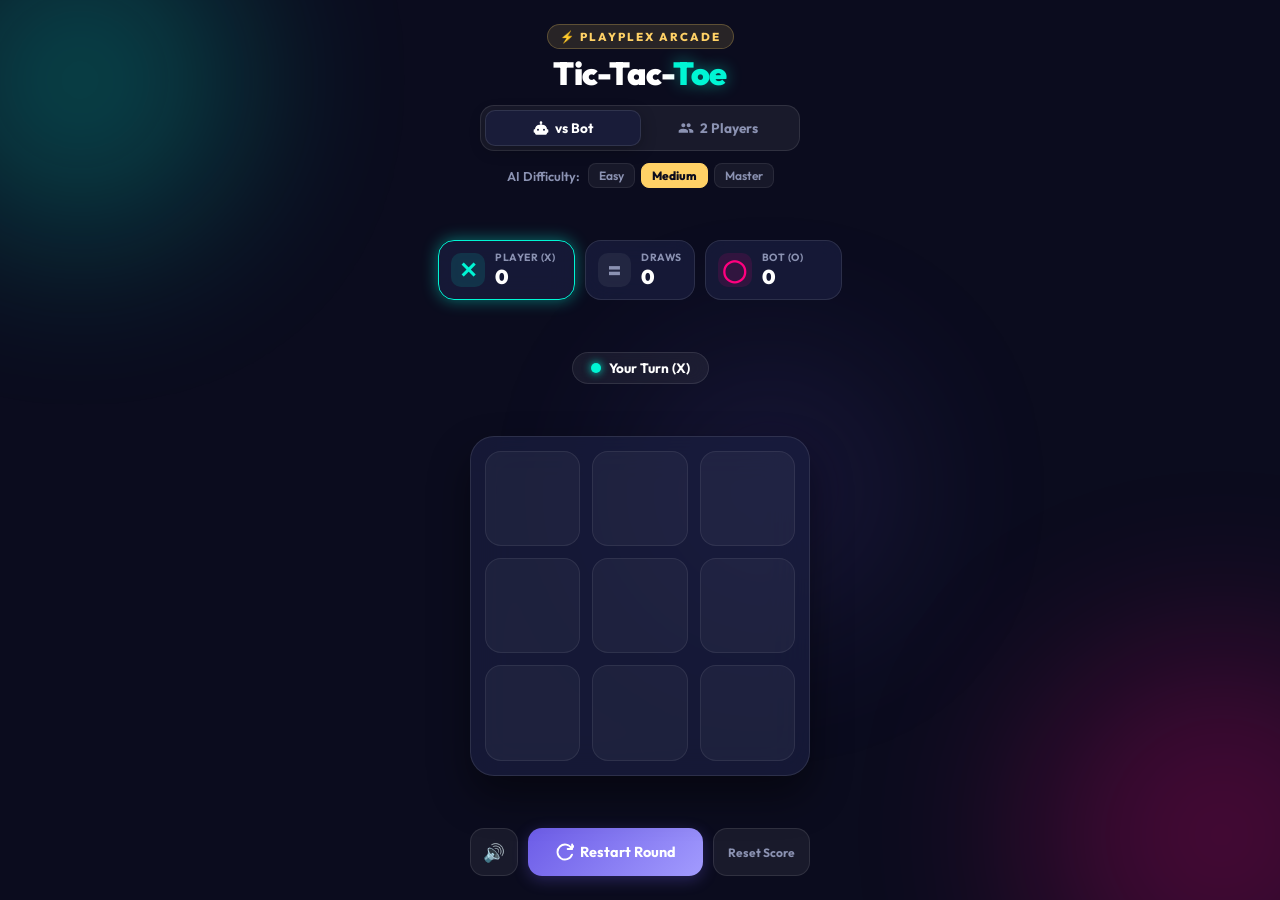
==== index.html @ ec765460 "first commit" ====
<!DOCTYPE html>
<html lang="en">
<head>
  <meta charset="UTF-8">
  <meta http-equiv="refresh" content="0; url=tictactoe/index.html">
  <title>PlayPlex Web Games</title>
</head>
<body style="background:#0b0c1e; color:white; font-family:sans-serif; display:flex; justify-content:center; align-items:center; height:100vh; margin:0;">
  <p>Loading PlayPlex Tic-Tac-Toe Arena... <a href="tictactoe/index.html" style="color:#00f5d4;">Click here if not redirected</a></p>
</body>
</html>
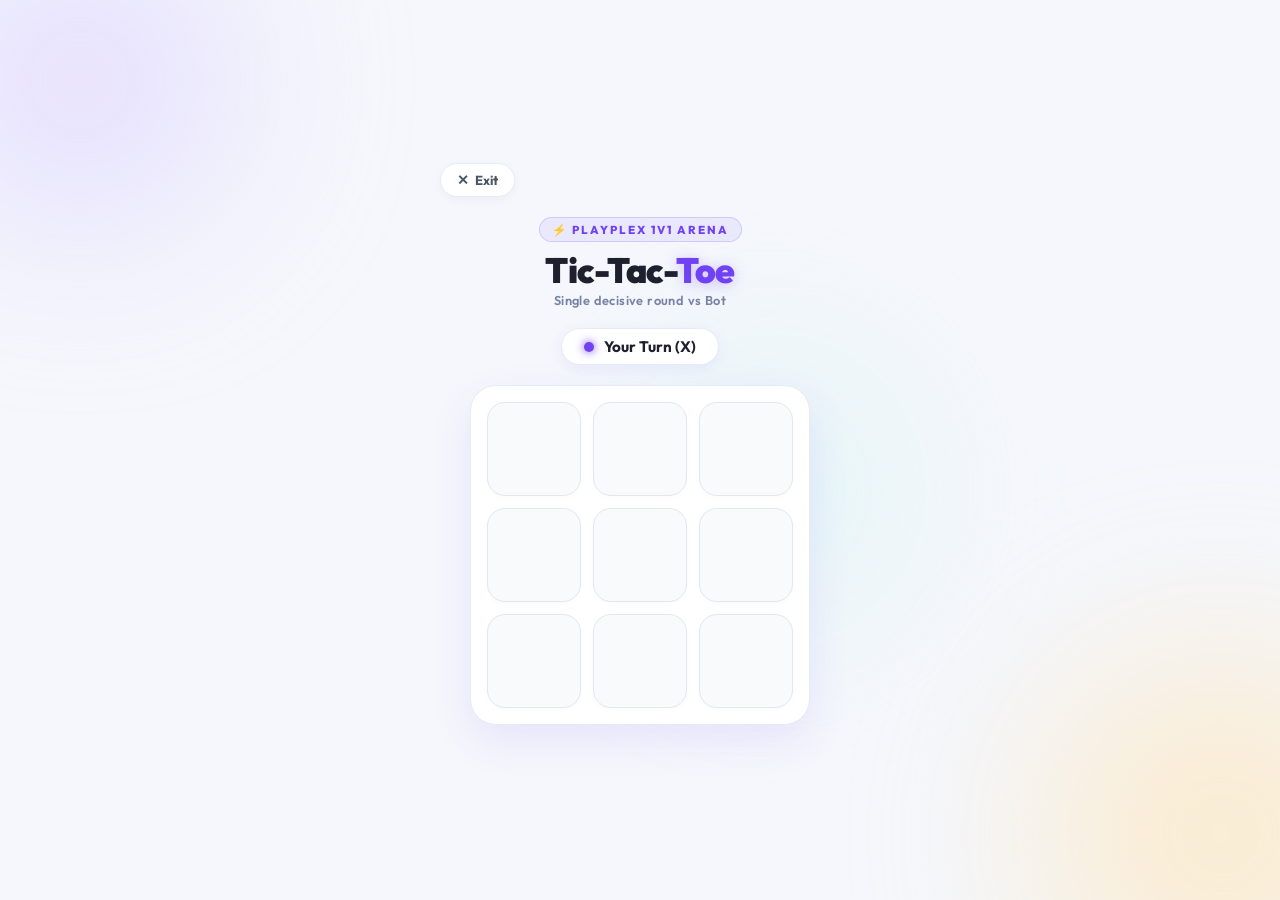
==== commit 8f013868: "fixed 123" ====
--- a/index.html
+++ b/index.html
@@ -5,7 +5,7 @@
   <meta http-equiv="refresh" content="0; url=tictactoe/index.html">
   <title>PlayPlex Web Games</title>
 </head>
-<body style="background:#0b0c1e; color:white; font-family:sans-serif; display:flex; justify-content:center; align-items:center; height:100vh; margin:0;">
-  <p>Loading PlayPlex Tic-Tac-Toe Arena... <a href="tictactoe/index.html" style="color:#00f5d4;">Click here if not redirected</a></p>
+<body style="background:#f5f7fc; color:#1e202e; font-family:'Outfit',sans-serif; display:flex; justify-content:center; align-items:center; height:100vh; margin:0;">
+  <p>Loading PlayPlex Arena... <a href="tictactoe/index.html" style="color:#7042f4;">Click here if not redirected</a></p>
 </body>
 </html>
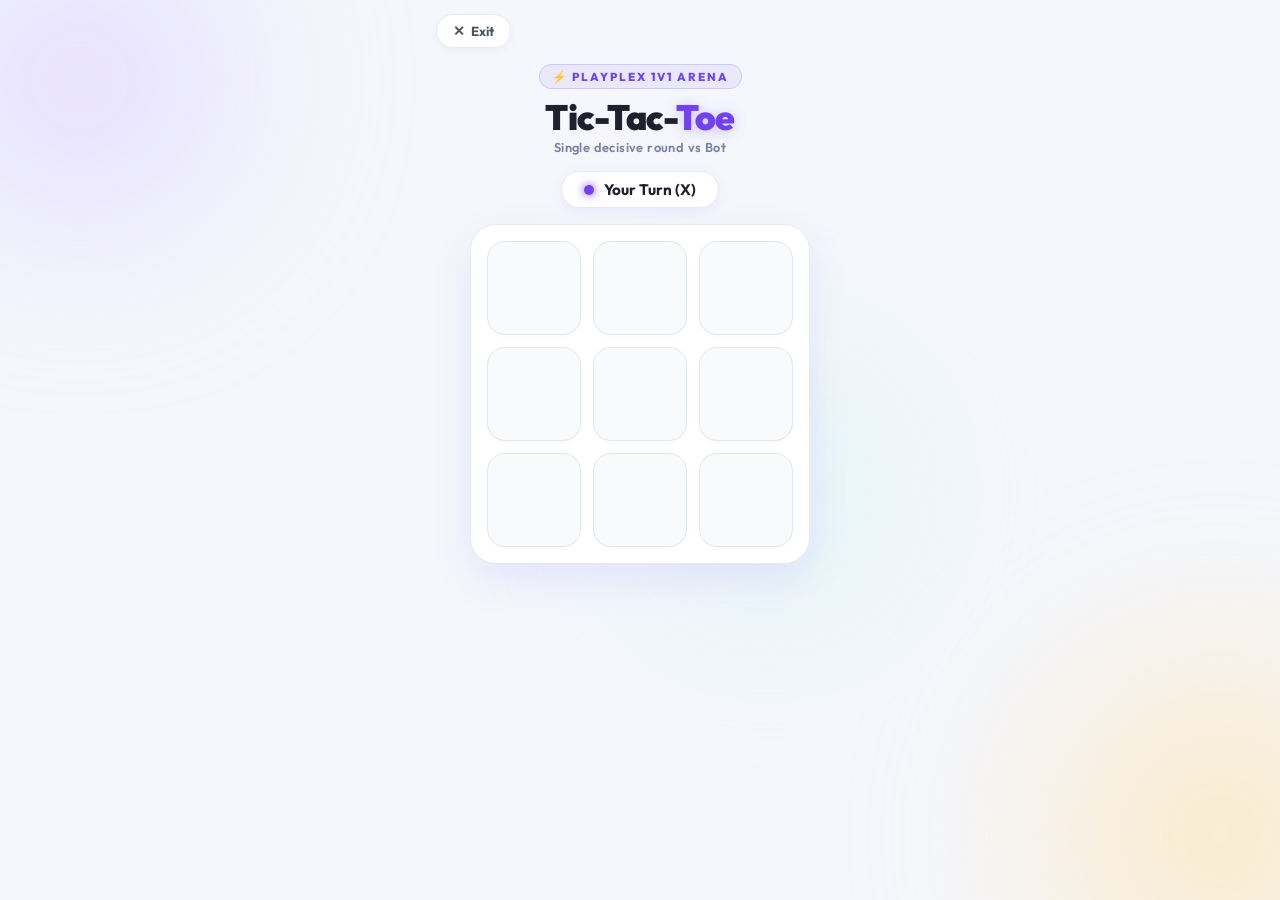
==== commit bef19bdd: "fixed 123 434" ====
--- a/index.html
+++ b/index.html
@@ -1,11 +1,16 @@
 <!DOCTYPE html>
 <html lang="en">
+
 <head>
   <meta charset="UTF-8">
   <meta http-equiv="refresh" content="0; url=tictactoe/index.html">
   <title>PlayPlex Web Games</title>
 </head>
-<body style="background:#f5f7fc; color:#1e202e; font-family:'Outfit',sans-serif; display:flex; justify-content:center; align-items:center; height:100vh; margin:0;">
-  <p>Loading PlayPlex Arena... <a href="tictactoe/index.html" style="color:#7042f4;">Click here if not redirected</a></p>
+
+<body
+  style="background:#f5f7fc; color:#1e202e; font-family:'Outfit',sans-serif; display:flex; justify-content:center; align-items:center; height:100vh; margin:0;">
+  <p>Loading PlayPlex Arena... <a href="tictactoe/index.html" style="color:#7042f4;">Click here if not redirected</a>
+  </p>
 </body>
-</html>
+
+</html>
